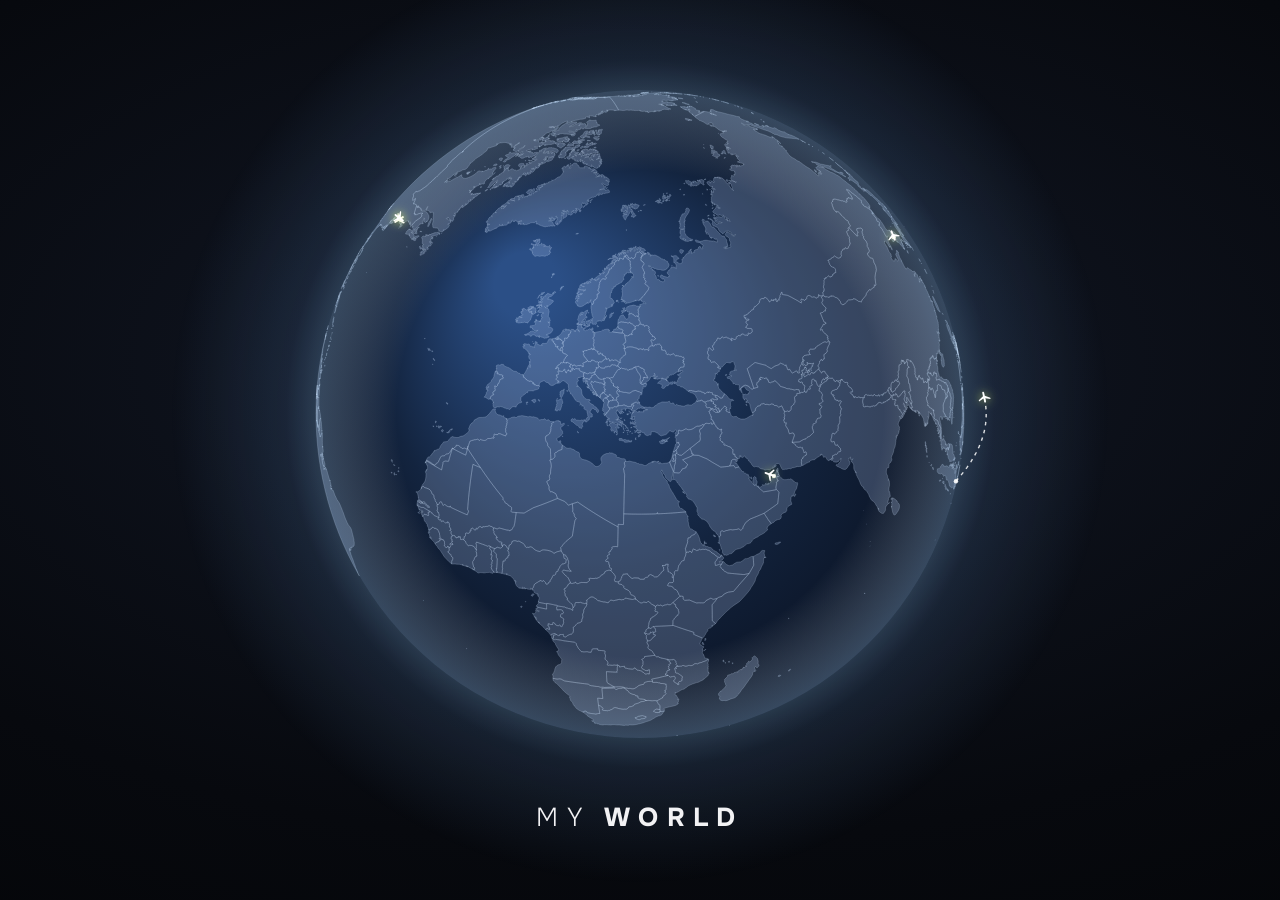
==== myworld/index.html @ 7864e110 "Сборка 186d94f" ====
<!doctype html>
<html lang="ru">
  <head>
    <meta charset="UTF-8" />
    <meta name="viewport" content="width=device-width, initial-scale=1, viewport-fit=cover, maximum-scale=1" />
    <title>MY WORLD</title>
    <meta name="description" content="Посещённые страны и города на карте и 3D-глобусе, планировщик поездок" />
    <meta name="color-scheme" content="light dark" />
    <script>
      /* Theme before first paint, so a dark phone does not flash light. */
      (function () {
        try {
          var c = localStorage.getItem('myworld.theme');
          var dark = c === 'dark' || (c !== 'light' && window.matchMedia('(prefers-color-scheme: dark)').matches);
          document.documentElement.dataset.theme = dark ? 'dark' : 'light';
        } catch (e) {}
      })();
    </script>
    <meta name="theme-color" content="#E6E5E8" media="(prefers-color-scheme: light)" />
    <meta name="theme-color" content="#141416" media="(prefers-color-scheme: dark)" />
    <meta name="apple-mobile-web-app-capable" content="yes" />
    <meta name="mobile-web-app-capable" content="yes" />
    <meta name="apple-mobile-web-app-status-bar-style" content="default" />
    <meta name="apple-mobile-web-app-title" content="MY WORLD" />
    <link rel="icon" type="image/png" href="./icon-192.png" />
    <link rel="manifest" href="./manifest.webmanifest" />
    <link rel="apple-touch-icon" href="./apple-touch-icon.png" />
    <script type="module" crossorigin src="./assets/index-D2cXER_p.js"></script>
    <link rel="stylesheet" crossorigin href="./assets/index-BPJGadLs.css">
  </head>
  <body>
    <div id="root"></div>
  </body>
</html>
---- myworld/assets/index-BPJGadLs.css ----
@font-face{font-family:Onest;font-style:normal;font-display:swap;font-weight:100 900;src:url(./onest-cyrillic-wght-normal-DayYxulF.woff2) format("woff2-variations");unicode-range:U+0301,U+0400-045F,U+0490-0491,U+04B0-04B1,U+2116}@font-face{font-family:Onest;font-style:normal;font-display:swap;font-weight:100 900;src:url(./onest-latin-ext-wght-normal-QAhDxQuo.woff2) format("woff2-variations");unicode-range:U+0100-02BA,U+02BD-02C5,U+02C7-02CC,U+02CE-02D7,U+02DD-02FF,U+0304,U+0308,U+0329,U+1D00-1DBF,U+1E00-1E9F,U+1EF2-1EFF,U+2020,U+20A0-20AB,U+20AD-20C0,U+2113,U+2C60-2C7F,U+A720-A7FF}@font-face{font-family:Onest;font-style:normal;font-display:swap;font-weight:100 900;src:url(./onest-latin-wght-normal-Dun_Rd-l.woff2) format("woff2-variations");unicode-range:U+0000-00FF,U+0131,U+0152-0153,U+02BB-02BC,U+02C6,U+02DA,U+02DC,U+0304,U+0308,U+0329,U+2000-206F,U+20AC,U+2122,U+2191,U+2193,U+2212,U+2215,U+FEFF,U+FFFD}:root{color-scheme:light;--paper: #e6e5e8;--paper-2: #dcdbdf;--ink: #1b1b1f;--ink-2: #5d5d66;--ink-3: #8e8d96;--line: rgba(27, 27, 31, .09);--line-strong: rgba(27, 27, 31, .16);--lime: #ddf36f;--lime-deep: #c4e04a;--lime-ink: #1b1f05;--lime-soft: rgba(221, 243, 111, .35);--graphite: #232327;--graphite-ink: #f4f4f6;--danger: #d6453d;--danger-soft: rgba(214, 69, 61, .1);--map-ocean: #d9d8dd;--map-land: #f4f3f6;--map-border: #b9b8bf;--map-visited: #e7f6a2;--map-visited-line: #b3cc3c;--map-planned: #2b2b30;--glass: rgba(255, 255, 255, .62);--glass-strong: rgba(255, 255, 255, .82);--glass-solid: #fbfbfc;--glass-edge: rgba(255, 255, 255, .9);--glass-shadow: 0 1px 1px rgba(27, 27, 31, .04), 0 12px 32px rgba(27, 27, 31, .1);--glass-inset: inset 0 1px 0 rgba(255, 255, 255, .9);--blur: blur(22px) saturate(160%);--scrim: rgba(27, 27, 31, .28);--r-xs: 10px;--r-sm: 14px;--r-md: 20px;--r-lg: 28px;--r-pill: 999px;--font: "Onest", -apple-system, BlinkMacSystemFont, "SF Pro Text", "Segoe UI", Roboto, system-ui, sans-serif;--t-hero: clamp(40px, 11vw, 56px);--t-h1: 34px;--t-h2: 22px;--t-h3: 17px;--t-body: 16px;--t-small: 14px;--t-tiny: 12px;--bar-h: 64px;--safe-t: env(safe-area-inset-top, 0px);--safe-b: env(safe-area-inset-bottom, 0px);--bar-space: calc(var(--bar-h) + var(--safe-b) + 28px);--ease: cubic-bezier(.2, .8, .2, 1)}:root[data-theme=dark]{color-scheme:dark;--paper: #141416;--paper-2: #1c1c1f;--ink: #f2f2f4;--ink-2: #a9a9b2;--ink-3: #74747e;--line: rgba(255, 255, 255, .08);--line-strong: rgba(255, 255, 255, .16);--lime-soft: rgba(221, 243, 111, .14);--graphite: #f0f0f2;--graphite-ink: #17171a;--danger: #ff6b61;--danger-soft: rgba(255, 107, 97, .12);--map-ocean: #101012;--map-land: #26262b;--map-border: #45454d;--map-visited: #8fa63a;--map-visited-line: #ddf36f;--map-planned: #e8e8ec;--glass: rgba(40, 40, 46, .6);--glass-strong: rgba(36, 36, 41, .86);--glass-solid: #222226;--glass-edge: rgba(255, 255, 255, .1);--glass-shadow: 0 1px 1px rgba(0, 0, 0, .3), 0 14px 36px rgba(0, 0, 0, .45);--glass-inset: inset 0 1px 0 rgba(255, 255, 255, .07);--scrim: rgba(0, 0, 0, .5)}*,*:before,*:after{box-sizing:border-box}html,body,#root{height:100%}html{-webkit-text-size-adjust:100%}body{margin:0;font-family:var(--font);font-size:var(--t-body);line-height:1.4;color:var(--ink);background:var(--paper);-webkit-font-smoothing:antialiased;overflow:hidden;-webkit-tap-highlight-color:transparent;font-feature-settings:"tnum" 0}button,input,select,textarea{font:inherit;color:inherit}button{cursor:pointer}a{color:inherit}img{display:block;max-width:100%}:focus-visible{outline:2px solid var(--ink);outline-offset:2px;border-radius:6px}.num{font-variant-numeric:tabular-nums}.muted{color:var(--ink-2)}.faint{color:var(--ink-3)}.small{font-size:var(--t-small)}.tiny{font-size:var(--t-tiny)}.strong{font-weight:650}.sr{position:absolute;width:1px;height:1px;overflow:hidden;clip:rect(0 0 0 0);white-space:nowrap}.row{display:flex;align-items:center;gap:10px;min-width:0}.row.wrap{flex-wrap:wrap}.row.between{justify-content:space-between}.stack{display:grid;gap:12px;min-width:0}.stack.tight{gap:6px}.grow{flex:1;min-width:0}.ellipsis{overflow:hidden;text-overflow:ellipsis;white-space:nowrap}@media (prefers-reduced-motion: reduce){*,*:before,*:after{animation-duration:.01ms!important;transition-duration:.01ms!important}}.shell{position:fixed;top:0;right:0;bottom:0;left:0;overflow:hidden}.tab-layer{position:absolute;top:0;right:0;bottom:0;left:0}.tab-layer[hidden]{display:block!important;visibility:hidden;pointer-events:none}.tab-layer[hidden] .maplibregl-control-container,.tab-layer[hidden] .planet-top,.tab-layer[hidden] .map-tools,.tab-layer[hidden] .card-dock{display:none}.screen{position:absolute;top:0;right:0;bottom:0;left:0;overflow-y:auto;overflow-x:hidden;-webkit-overflow-scrolling:touch;overscroll-behavior:contain;padding:calc(var(--safe-t) + 18px) 16px var(--bar-space)}.screen-inner{max-width:760px;margin:0 auto;display:grid;gap:18px;min-width:0}.topo{position:absolute;top:0;right:0;bottom:0;left:0;pointer-events:none;overflow:hidden;z-index:0}.topo:before,.topo:after{content:"";position:absolute;top:-40px;right:-40px;bottom:-40px;left:-40px;background:var(--ink);-webkit-mask:url(../topo.svg) center / 760px auto repeat;mask:url(../topo.svg) center / 760px auto repeat}.topo:before{opacity:.07;transform:translate(1px,2px);filter:blur(1.2px)}.topo:after{background:#fff;opacity:.85}[data-theme=dark] .topo:after{background:#fff;opacity:.05}[data-theme=dark] .topo:before{background:#000;opacity:.6}.topo.fade{-webkit-mask-image:linear-gradient(#000 0,#000 45%,transparent 100%);mask-image:linear-gradient(#000 0,#000 45%,transparent 100%)}.screen>.topo{position:fixed;height:420px;bottom:auto}.screen-inner{position:relative;z-index:1}.display{margin:0;font-size:var(--t-hero);line-height:.98;letter-spacing:-.035em;font-weight:720}.display .thin{display:block;font-weight:230;letter-spacing:-.03em}.h1{margin:0;font-size:var(--t-h1);line-height:1.05;letter-spacing:-.03em;font-weight:700}.h1 .thin{font-weight:250}.h2{margin:0;font-size:var(--t-h2);line-height:1.15;letter-spacing:-.02em;font-weight:680}.h3{margin:0;font-size:var(--t-h3);line-height:1.25;font-weight:640;letter-spacing:-.01em}.section-title{display:flex;align-items:baseline;justify-content:space-between;gap:12px}.section-title .h2{font-size:20px}.link-btn{border:0;background:none;padding:6px 2px;color:var(--ink-2);font-size:var(--t-small);font-weight:550}.glass{background:var(--glass);border:1px solid var(--glass-edge);box-shadow:var(--glass-shadow),var(--glass-inset);-webkit-backdrop-filter:var(--blur);backdrop-filter:var(--blur)}.card{border-radius:var(--r-lg);padding:18px;background:var(--glass-strong);border:1px solid var(--glass-edge);box-shadow:0 1px 1px #1b1b1f08,0 8px 26px #1b1b1f0f,var(--glass-inset);-webkit-backdrop-filter:var(--blur);backdrop-filter:var(--blur);min-width:0}.card.tight{padding:14px}.card.flat{box-shadow:var(--glass-inset);background:var(--glass)}.btn>svg{flex:none;display:block}.btn{display:inline-flex;align-items:center;justify-content:center;gap:8px;min-height:50px;padding:12px 22px;border-radius:var(--r-pill);border:1px solid transparent;font-weight:620;font-size:16px;line-height:1.15;transition:transform .15s var(--ease),background .2s,opacity .2s;text-align:center;text-decoration:none}.btn:active{transform:scale(.97)}.btn:disabled{opacity:.45;pointer-events:none}.btn.lime{background:var(--lime);color:var(--lime-ink);box-shadow:0 6px 18px #aac82847,inset 0 1px #ffffff80}.btn.dark{background:var(--graphite);color:var(--graphite-ink)}.btn.glass-btn{background:var(--glass-strong);border-color:var(--glass-edge);box-shadow:var(--glass-shadow),var(--glass-inset);-webkit-backdrop-filter:var(--blur);backdrop-filter:var(--blur)}.btn.ghost{background:transparent;border-color:var(--line-strong)}.btn.danger{background:var(--danger-soft);color:var(--danger)}.btn.sm{min-height:38px;padding:8px 14px;font-size:14px}.btn.block{width:100%}.circle-btn{width:48px;height:48px;flex:none;border-radius:50%;display:grid;place-items:center;border:1px solid var(--glass-edge);background:var(--glass-strong);box-shadow:var(--glass-shadow),var(--glass-inset);-webkit-backdrop-filter:var(--blur);backdrop-filter:var(--blur);transition:transform .15s var(--ease)}.circle-btn:active{transform:scale(.93)}.circle-btn.sm{width:38px;height:38px}.circle-btn.lime{background:var(--lime);color:var(--lime-ink);border-color:transparent}.circle-btn.dark{background:var(--graphite);color:var(--graphite-ink);border-color:transparent}.icon-plain{border:0;background:none;padding:8px;border-radius:12px;display:inline-grid;place-items:center;color:var(--ink-2)}.icon-plain:active{background:var(--line)}.pill{display:inline-flex;align-items:center;gap:6px;height:26px;padding:0 10px;border-radius:var(--r-pill);font-size:13px;font-weight:600;white-space:nowrap;background:var(--line);color:var(--ink-2)}.pill.dark{background:var(--graphite);color:var(--graphite-ink)}.pill.lime{background:var(--lime);color:var(--lime-ink)}.pill.outline{background:transparent;border:1px dashed var(--ink-3);color:var(--ink-2)}.chips{display:flex;gap:8px;overflow-x:auto;scrollbar-width:none;padding:2px;margin:-2px}.chips::-webkit-scrollbar{display:none}.chip{flex:none;height:44px;padding:0 18px;border-radius:var(--r-pill);border:1px solid var(--glass-edge);background:var(--glass-strong);font-weight:560;font-size:15px;white-space:nowrap;box-shadow:var(--glass-inset);display:inline-flex;align-items:center;gap:8px}.chip[aria-pressed=true]{background:var(--graphite);color:var(--graphite-ink);border-color:transparent}.chip .count{font-size:13px;opacity:.6}.segmented{display:inline-grid;grid-auto-flow:column;grid-auto-columns:1fr;padding:4px;border-radius:var(--r-pill);gap:2px;position:relative}.segmented button{position:relative;z-index:1;border:0;background:none;height:40px;padding:0 16px;border-radius:var(--r-pill);font-weight:600;font-size:14px;display:inline-flex;align-items:center;justify-content:center;gap:6px;white-space:nowrap;color:var(--ink-2);transition:color .2s}.segmented button[aria-pressed=true]{color:var(--lime-ink)}.segmented .thumb{position:absolute;z-index:0;top:4px;bottom:4px;border-radius:var(--r-pill);background:var(--lime);transition:transform .35s var(--ease),width .35s var(--ease);box-shadow:0 4px 12px #aac82859}.softbar{position:fixed;z-index:40;left:0;right:0;margin:0 auto;width:fit-content;max-width:calc(100% - 24px);bottom:calc(10px + var(--safe-b));height:var(--bar-h);display:flex;align-items:center;gap:6px;padding:6px;border-radius:var(--r-pill);isolation:isolate;background:linear-gradient(180deg,#ffffff6b,#ffffff2e);border:1px solid rgba(255,255,255,.7);-webkit-backdrop-filter:blur(24px) saturate(200%) brightness(1.05);backdrop-filter:blur(24px) saturate(200%) brightness(1.05);box-shadow:0 12px 36px #1b1b1f29,0 2px 6px #1b1b1f0f,inset 0 1px 1px #fffffff2,inset 0 -1px 1px #ffffff59}[data-theme=dark] .softbar{background:linear-gradient(180deg,#46464e80,#1e1e226b);border-color:#ffffff24;box-shadow:0 12px 36px #0000008c,inset 0 1px 1px #ffffff29,inset 0 -1px 1px #ffffff0d}.softbar a{position:relative;height:52px;min-width:52px;display:inline-flex;align-items:center;justify-content:center;gap:0;padding:0 14px;border-radius:var(--r-pill);text-decoration:none;font-size:15px;font-weight:650;color:var(--ink-2);background:#ffffff38;box-shadow:inset 0 1px #ffffff80;transition:background .35s var(--ease),color .25s,box-shadow .35s var(--ease),padding .35s var(--ease),transform .15s var(--ease)}[data-theme=dark] .softbar a{background:#ffffff0f;box-shadow:inset 0 1px #ffffff14}.softbar a svg{flex:none}.softbar a .lbl{max-width:0;overflow:hidden;white-space:nowrap;opacity:0;transition:max-width .4s var(--ease),opacity .25s,margin .4s var(--ease)}.softbar a.on{padding:0 20px 0 16px;background:var(--lime);color:var(--lime-ink);box-shadow:0 6px 18px #aac82873,inset 0 1px #fff9}.softbar a.on .lbl{max-width:120px;opacity:1;margin-left:8px}.softbar a:active{transform:scale(.94)}@media (max-width: 350px){.softbar a{min-width:48px;padding:0 12px}.softbar a.on{padding:0 14px 0 12px}}.field{display:grid;gap:6px;min-width:0}.field>span{font-size:13px;font-weight:600;color:var(--ink-2);padding-left:4px}.input,.textarea,.select{width:100%;min-width:0;min-height:50px;padding:12px 16px;border-radius:var(--r-sm);border:1px solid var(--line);background:var(--glass-solid);font-size:16px;outline:none;transition:border-color .2s,box-shadow .2s}.input:focus,.textarea:focus,.select:focus{border-color:var(--ink-3);box-shadow:0 0 0 4px var(--lime-soft)}.textarea{min-height:96px;resize:vertical;line-height:1.45}.select{-webkit-appearance:none;-moz-appearance:none;appearance:none;background-image:linear-gradient(45deg,transparent 50%,var(--ink-2) 50%),linear-gradient(135deg,var(--ink-2) 50%,transparent 50%);background-position:calc(100% - 20px) 50%,calc(100% - 15px) 50%;background-size:5px 5px;background-repeat:no-repeat;padding-right:36px}input[type=date].input,input[type=time].input{-webkit-appearance:none;-moz-appearance:none;appearance:none;display:flex;align-items:center}.grid-2{display:grid;grid-template-columns:repeat(2,minmax(0,1fr));gap:10px}.grid-3{display:grid;grid-template-columns:repeat(3,minmax(0,1fr));gap:10px}.search{display:flex;align-items:center;gap:10px;height:52px;padding:0 8px 0 18px;border-radius:var(--r-pill);background:var(--glass-strong);border:1px solid var(--glass-edge);box-shadow:var(--glass-shadow),var(--glass-inset);-webkit-backdrop-filter:var(--blur);backdrop-filter:var(--blur);min-width:0}.search input{flex:1;min-width:0;border:0;background:none;outline:none;font-size:16px;height:100%}.search input::placeholder{color:var(--ink-3)}.check{width:26px;height:26px;flex:none;border-radius:9px;border:2px solid var(--line-strong);display:grid;place-items:center;background:var(--glass-solid);color:transparent;transition:background .15s}.check[data-on=true]{background:var(--graphite);border-color:var(--graphite);color:var(--graphite-ink)}.list{display:grid;border-radius:var(--r-md);overflow:hidden;background:var(--glass-strong);border:1px solid var(--glass-edge);box-shadow:var(--glass-inset)}.list-row{display:flex;align-items:center;gap:12px;min-height:60px;padding:10px 14px;border:0;background:none;text-align:left;width:100%;border-top:1px solid var(--line)}.list-row:first-child{border-top:0}button.list-row:active,.list-row.tap:active{background:var(--line)}.list-row .t{font-weight:600;font-size:16px}.list-row .s{font-size:13px;color:var(--ink-2)}.flag{flex:none;width:34px;height:26px;border-radius:7px;object-fit:cover;box-shadow:0 0 0 1px var(--line),0 2px 6px #00000014;background:var(--paper-2)}.flag.lg{width:56px;height:42px;border-radius:10px}.flag.sm{width:24px;height:18px;border-radius:5px}.flag.none{display:grid;place-items:center;font-size:11px;font-weight:700;color:var(--ink-3)}.meter{position:relative;height:14px;border-radius:var(--r-pill);background:var(--line);overflow:hidden}.meter>i{position:absolute;inset:0 auto 0 0;border-radius:inherit;background:var(--lime);box-shadow:inset 0 -1px #00000014;transition:width .9s var(--ease)}[data-theme=dark] .meter>i{box-shadow:0 0 14px #ddf36f66}.scrim{position:fixed;top:0;right:0;bottom:0;left:0;z-index:60;background:var(--scrim);animation:fade-in .2s ease both}.sheet{position:fixed;z-index:61;left:0;right:0;bottom:0;margin:0 auto;max-width:640px;max-height:calc(100% - var(--safe-t) - 24px);display:flex;flex-direction:column;border-radius:30px 30px 0 0;background:var(--glass-solid);box-shadow:0 -12px 40px #0000002e;animation:sheet-in .36s var(--ease) both;padding-bottom:var(--safe-b)}.sheet .grabber{width:40px;height:5px;border-radius:3px;background:var(--line-strong);margin:8px auto 0;flex:none}.sheet-head{display:flex;align-items:center;gap:10px;padding:12px 16px 8px 22px;flex:none}.sheet-head .h2{flex:1;min-width:0}.sheet-body{overflow-y:auto;overscroll-behavior:contain;padding:6px 20px 20px;display:grid;gap:14px;-webkit-overflow-scrolling:touch;min-height:0}.sheet-foot{padding:12px 20px 14px;display:flex;gap:10px;flex:none;border-top:1px solid var(--line)}.sheet-foot .btn{flex:1}@media (min-width: 700px){.sheet{bottom:50%;transform:translateY(50%);border-radius:30px;max-height:min(86vh,860px);animation:dialog-in .3s var(--ease) both;padding-bottom:0}}@keyframes fade-in{0%{opacity:0}}@keyframes sheet-in{0%{transform:translateY(100%)}}@keyframes dialog-in{0%{opacity:0;transform:translateY(calc(50% + 24px))}}.toast-wrap{position:fixed;z-index:80;left:0;right:0;bottom:max(calc(var(--bar-h) + var(--safe-b) + 22px),calc(var(--kb, 0px) + 12px));display:grid;justify-items:center;pointer-events:none;padding:0 16px}.toast{pointer-events:auto;display:flex;align-items:center;gap:12px;max-width:520px;padding:12px 12px 12px 18px;border-radius:22px;background:var(--graphite);color:var(--graphite-ink);box-shadow:0 12px 30px #00000040;animation:toast-in .3s var(--ease) both;font-size:15px}.toast button{border:0;background:var(--lime);color:var(--lime-ink);font-weight:650;border-radius:var(--r-pill);height:34px;padding:0 14px;flex:none}@keyframes toast-in{0%{opacity:0;transform:translateY(12px) scale(.98)}}.empty{display:grid;justify-items:center;text-align:center;gap:10px;padding:34px 18px}.empty .h3{font-size:19px}.empty p{margin:0;color:var(--ink-2);max-width:34ch}.spinner{width:22px;height:22px;border-radius:50%;border:2.5px solid var(--line-strong);border-top-color:var(--ink);animation:spin .8s linear infinite}@keyframes spin{to{transform:rotate(360deg)}}.banner{display:flex;gap:10px;align-items:flex-start;padding:12px 14px;border-radius:var(--r-sm);background:var(--lime-soft);font-size:14px}.banner.warn{background:var(--danger-soft);color:var(--danger)}.splash{position:fixed;top:0;right:0;bottom:0;left:0;z-index:200;background:radial-gradient(120% 90% at 50% 40%,#121826,#07090e 60%,#030406);transition:opacity .45s ease;cursor:pointer}.splash.leaving{opacity:0;pointer-events:none}.splash-canvas{position:absolute;top:0;right:0;bottom:0;left:0;width:100%;height:100%;display:block}.splash-title{position:absolute;left:0;right:0;bottom:max(64px,calc(env(safe-area-inset-bottom) + 48px));text-align:center;color:#f2f2f4;font-size:26px;font-weight:720;letter-spacing:.32em;animation:splash-title 1.4s .5s ease both}.splash-title .thin{font-weight:250}@keyframes splash-title{0%{opacity:0;transform:translateY(10px);letter-spacing:.5em}}.center-overlay{position:fixed;top:0;right:0;bottom:0;left:0;z-index:1000;display:grid;place-items:center;padding:max(20px,env(safe-area-inset-top)) 20px max(20px,env(safe-area-inset-bottom));background:#0a0a0c8c;-webkit-backdrop-filter:blur(6px);backdrop-filter:blur(6px);animation:center-in .25s var(--ease) both}.center-card{width:min(100%,420px);max-height:100%;overflow-y:auto;padding:24px;gap:14px;text-align:left;animation:center-pop .35s var(--ease) both}.center-badge{--art-cut: var(--lime);width:46px;height:46px;border-radius:15px;display:grid;place-items:center;background:var(--lime);color:var(--lime-ink);box-shadow:0 6px 18px #aac8284d}.news-list{margin:0;padding:0;list-style:none;display:grid;gap:10px}.news-list li{position:relative;padding-left:20px;line-height:1.35}.news-list li:before{content:"";position:absolute;left:2px;top:.5em;width:8px;height:8px;border-radius:50%;background:var(--lime);box-shadow:0 0 0 3px #ddf36f40}@keyframes center-in{0%{opacity:0}}@keyframes center-pop{0%{opacity:0;transform:translateY(12px) scale(.97)}}.year-grid{display:grid;grid-template-columns:repeat(4,1fr);gap:8px}.year-chip{justify-content:center;padding:0;font-variant-numeric:tabular-nums}.year-chip[aria-pressed=true]{background:var(--lime);color:var(--lime-ink)}.year-chip:disabled{opacity:.7;cursor:default}.year-actions{display:grid;grid-auto-flow:column;grid-auto-columns:1fr;gap:10px}button.date-line{border:0;color:inherit;font:inherit;font-size:14px;width:100%}.year-actions>.btn{width:100%;min-width:0}.sheet-foot>.year-actions{flex:1}.planet{position:absolute;top:0;right:0;bottom:0;left:0;overflow:hidden;background:var(--map-ocean)}.planet .map-canvas{position:absolute;top:0;right:0;bottom:0;left:0}.map-loading{display:grid;place-items:center}.fallback-map{touch-action:none;-webkit-user-select:none;user-select:none}.fallback-map svg{display:block}.planet-top{position:absolute;z-index:10;top:0;left:0;right:0;padding:calc(var(--safe-t) + 12px) 14px 0;display:grid;gap:10px;max-width:560px;pointer-events:none}.planet-top>*{pointer-events:auto}.planet-top .row.between{pointer-events:none}.planet-top .row.between>*{pointer-events:auto}.search-btn{cursor:pointer;text-align:left;font-size:16px}.stats-pill{display:inline-flex;align-items:center;gap:6px;height:48px;padding:0 14px 0 16px;border-radius:var(--r-pill);border:1px solid var(--glass-edge);font-size:15px}.stats-pill b{font-weight:700}.stats-card{display:grid;grid-template-columns:repeat(3,auto) minmax(0,1fr);gap:4px 18px;align-items:end;padding:14px 18px;border-radius:24px;animation:fade-in .25s ease both}.stats-card .stat{display:grid;min-width:0}.stats-card .stat b{font-size:26px;line-height:1;font-weight:700;letter-spacing:-.03em}.stats-card .stat span{font-size:12px;color:var(--ink-2);font-weight:500}.stats-card .stat.last{border-left:1px solid var(--line);padding-left:14px;gap:1px}@media (max-width: 380px){.stats-card{grid-template-columns:repeat(3,1fr)}.stats-card .stat.last{grid-column:1 / -1;border-left:0;padding-left:0;border-top:1px solid var(--line);padding-top:8px}}.map-tools{position:absolute;z-index:10;right:14px;bottom:calc(var(--bar-h) + var(--safe-b) + 26px);display:grid;gap:10px}.card-dock{position:absolute;z-index:20;left:0;right:0;bottom:calc(var(--bar-h) + var(--safe-b) + 20px);padding:0 12px;display:grid;justify-items:center;pointer-events:none}.card-dock>*{pointer-events:auto}.planet:has(.card-dock) .map-tools{display:none}.place-card{width:min(100%,520px);border-radius:var(--r-lg);padding:16px;display:grid;gap:12px;animation:card-in .32s var(--ease) both;background:var(--glass-strong)}.place-card.onboarding{gap:14px}.place-card .h2{font-size:22px}@keyframes card-in{0%{opacity:0;transform:translateY(16px)}}.card-actions .btn{min-height:48px;white-space:nowrap;padding-left:16px;padding-right:16px}.trip-link{display:flex;align-items:center;gap:10px;width:100%;min-height:44px;padding:8px 12px;border-radius:var(--r-sm);border:1px solid var(--line);background:var(--glass);text-align:left;font-size:15px;font-weight:560}.date-line{display:flex;align-items:center;gap:10px;padding:8px 8px 8px 12px;border-radius:var(--r-sm);background:var(--line);font-size:14px}.date-mini{border:0;background:var(--glass-solid);border-radius:10px;padding:6px 8px;font-size:14px;max-width:150px}.pick-banner{position:absolute;z-index:25;left:12px;right:12px;top:calc(var(--safe-t) + 136px);margin:0 auto;max-width:520px;display:flex;gap:12px;align-items:center;padding:14px;border-radius:22px;font-size:15px}.map-credit{position:absolute;z-index:9;left:16px;bottom:calc(var(--bar-h) + var(--safe-b) + 22px);font-size:10px;color:var(--ink-3);opacity:.8;pointer-events:none}.map-credit a{pointer-events:auto;color:inherit;text-decoration:none}.planet:has(.card-dock) .map-credit,.planet:has(.pick-banner) .map-credit{display:none}.status-dot{width:12px;height:12px;flex:none;border-radius:50%}.status-dot.visited{background:var(--lime);box-shadow:0 0 0 2px var(--glass-solid),0 0 0 3px var(--lime-deep)}.status-dot.planned{background:transparent;border:2px dashed var(--ink-2)}.status-dot.none{background:var(--line-strong)}.city-dot{width:34px;height:26px;display:grid;place-items:center;color:var(--ink-3);flex:none}.city-mark{width:30px;height:30px;margin:0 2px;border-radius:50%;display:grid;place-items:center;flex:none}.city-mark.on{background:var(--lime);color:var(--lime-ink);box-shadow:0 0 0 2px var(--lime-deep) inset;animation:city-mark-in .32s var(--ease) both}.city-mark.planned{border:2px dashed var(--ink-2);width:26px;height:26px;margin:0 4px}@keyframes city-mark-in{0%{transform:scale(.4)}70%{transform:scale(1.12)}to{transform:scale(1)}}@media (prefers-reduced-motion: reduce){.city-mark.on{animation:none}}.block{display:block}.btn.block{display:flex}.center,.center-title{text-align:center}.radio{width:22px;height:22px;flex:none;border-radius:50%;border:2px solid var(--line-strong)}.radio.on{border:7px solid var(--graphite)}.switch{-moz-appearance:none;appearance:none;-webkit-appearance:none;flex:none;width:50px;height:30px;border-radius:99px;background:var(--line-strong);position:relative;transition:background .2s;cursor:pointer}.switch:after{content:"";position:absolute;top:3px;left:3px;width:24px;height:24px;border-radius:50%;background:#fff;box-shadow:0 2px 6px #0003;transition:transform .25s var(--ease)}.switch:checked{background:var(--lime-deep)}.switch:checked:after{transform:translate(20px)}.world-hero{display:grid;gap:14px;padding:22px 20px 16px}.counter{display:flex;align-items:baseline;gap:2px;flex-wrap:wrap}.counter .big{font-size:clamp(76px,24vw,112px);line-height:.82;font-weight:760;letter-spacing:-.06em}.counter .of{font-size:clamp(34px,10vw,46px);font-weight:220;letter-spacing:-.04em;color:var(--ink-2)}.counter .unit{font-size:18px;font-weight:500;color:var(--ink-2);margin-left:8px}.hero-stats{display:grid;grid-template-columns:repeat(3,1fr);gap:10px}.hero-stats div{display:grid;padding:10px 12px;border-radius:var(--r-sm);background:var(--line)}.hero-stats b{font-size:20px;font-weight:700;letter-spacing:-.02em}.hero-stats span{font-size:12px;color:var(--ink-2)}.method-note{display:flex;gap:8px;align-items:flex-start;border:0;background:none;padding:0;text-align:left;color:var(--ink-3);font-size:12.5px;line-height:1.35}.method-note svg{flex:none;margin-top:1px}.segmented.compact button{height:34px;padding:0 12px;font-size:13px}.country-list .list-row{min-height:62px}.trips-head .display{font-size:clamp(38px,10.5vw,54px)}.new-trip{min-height:56px;font-size:17px}.trip-grid{display:grid;gap:16px}@media (min-width: 760px){.trip-grid{grid-template-columns:repeat(2,minmax(0,1fr))}}.trip-card{display:grid;padding:0;border:1px solid var(--glass-edge);border-radius:var(--r-lg);overflow:hidden;text-align:left;background:var(--glass-strong);box-shadow:0 1px 1px #1b1b1f08,0 10px 30px #1b1b1f14,var(--glass-inset);transition:transform .2s var(--ease)}.trip-card:active{transform:scale(.985)}.trip-visual{position:relative;height:150px;background:var(--map-ocean);overflow:hidden}.trip-visual .route-map,.trip-visual .cover{width:100%;height:100%;display:block;object-fit:cover}.trip-visual-top{position:absolute;top:12px;left:12px;right:12px;display:flex;justify-content:space-between;align-items:center;gap:8px}.trip-visual-top .pill{box-shadow:0 2px 8px #0000001f}.trip-visual-top .pill:not(.lime):not(.dark){background:var(--glass-strong)}.trip-flags{display:flex;gap:4px}.trip-body{padding:14px 16px;display:grid;gap:8px}.date-pill{flex:none;padding:5px 10px;border-radius:var(--r-pill);background:var(--graphite);color:var(--graphite-ink);font-size:13px;font-weight:600;white-space:nowrap}.trip-route{display:flex;font-size:14px;color:var(--ink-2);min-width:0}.trip-meta{font-size:13px;color:var(--ink-2);gap:6px}.indicator{display:inline-flex;align-items:center;gap:3px;height:28px;padding:0 8px;border-radius:var(--r-pill);color:var(--ink-3);background:var(--line)}.indicator.on{background:var(--lime-soft);color:var(--ink)}.indicator b{font-size:12px}.trip-hero{position:relative;height:210px;border-radius:var(--r-lg);overflow:hidden;background:var(--map-ocean);box-shadow:var(--glass-inset),0 8px 26px #1b1b1f14}.trip-hero .route-map,.trip-hero .cover{width:100%;height:100%;object-fit:cover;display:block}.trip-title{font-size:clamp(30px,8.5vw,40px)}.trip-note{margin:0;color:var(--ink-2);white-space:pre-wrap}.country-pill{border:0;height:32px;padding:0 12px 0 6px;background:var(--glass-strong);color:var(--ink);box-shadow:var(--glass-inset)}.map-sync{display:grid;gap:10px}.section-tabs{position:sticky;top:calc(var(--safe-t) - 18px);z-index:5;padding:8px 2px;margin:-8px -2px}.section-tabs .chip{height:40px;padding:0 14px;font-size:14px}.route-list{list-style:none;margin:0;padding:0;display:grid;gap:10px;position:relative}.route-list:before{content:"";position:absolute;left:17px;top:18px;bottom:18px;border-left:2px dashed var(--line-strong)}.route-stop{display:flex;gap:10px;align-items:flex-start;position:relative}.stop-num{width:36px;height:36px;flex:none;border-radius:50%;display:grid;place-items:center;font-weight:700;font-size:14px;background:var(--glass-solid);border:2px solid var(--ink);position:relative;z-index:1;margin-top:10px}.stop-num.visited{background:var(--lime);border-color:#fff;box-shadow:0 0 0 1px var(--lime-deep)}.stop-num.planned{background:var(--graphite);color:var(--graphite-ink);border-color:var(--graphite)}.stop-meta{margin-top:6px;gap:8px}.ticket{display:grid;gap:14px;padding:18px}.carrier-logo{width:46px;height:46px;flex:none;border-radius:50%;display:grid;place-items:center;background:var(--graphite);color:var(--graphite-ink);font-weight:700;font-size:15px;letter-spacing:.02em}.leg{display:grid;grid-template-columns:minmax(0,auto) 1fr minmax(0,auto);align-items:center;gap:10px}.leg-end b{font-size:22px;font-weight:650;letter-spacing:-.01em;display:block;overflow-wrap:anywhere;line-height:1.15}.leg-end.right{text-align:right}.leg-line{display:flex;align-items:center;gap:6px;color:var(--ink)}.leg-line i{flex:1;border-top:2px dashed var(--ink-3);position:relative}.leg-line i:first-child:before,.leg-line i:last-child:after{content:"";position:absolute;top:-5px;width:8px;height:8px;border-radius:50%;background:var(--ink)}.leg-line i:first-child:before{left:-2px}.leg-line i:last-child:after{right:-2px}.times{display:grid;grid-template-columns:1fr 1fr;gap:10px}.times>div{display:grid;gap:1px}.times b{font-size:20px;font-weight:650}.times .right{text-align:right}.ticket-foot{gap:8px}.price{font-size:15px;height:32px;padding:0 14px}.link-pill{text-decoration:none;color:var(--ink);background:var(--glass);border:1px solid var(--line)}.note-text{margin:0;white-space:pre-wrap}.stay-card,.booking-card{display:grid;gap:12px}.booking-date{width:46px;height:50px;flex:none;border-radius:14px;background:var(--lime);color:var(--lime-ink);display:grid;place-items:center;align-content:center;line-height:1}.booking-date b{font-size:20px}.booking-date span{font-size:11px;font-weight:600}.mode-grid{display:grid;grid-template-columns:repeat(3,1fr);gap:8px}.mode{display:grid;justify-items:center;gap:4px;padding:10px 4px;border-radius:var(--r-sm);border:1px solid var(--line);background:var(--glass-solid);font-size:12.5px;font-weight:600;color:var(--ink-2)}.mode[aria-pressed=true]{background:var(--graphite);color:var(--graphite-ink);border-color:var(--graphite)}.wrap-chips{flex-wrap:wrap;overflow:visible}.att-grid{display:grid;grid-template-columns:repeat(auto-fill,minmax(78px,1fr));gap:8px}.att-grid.small-grid{grid-template-columns:repeat(auto-fill,minmax(60px,1fr))}.att-tile{position:relative;aspect-ratio:1;border-radius:var(--r-sm);border:1px solid var(--line);background:var(--glass-solid);display:grid;place-items:center;align-content:center;gap:4px;padding:6px;overflow:hidden;color:var(--ink-2);min-width:0}.att-tile img{position:absolute;top:0;right:0;bottom:0;left:0;width:100%;height:100%;object-fit:cover}.att-tile .tiny{max-width:100%}.att-tile.add{border-style:dashed;cursor:pointer}.att-tile.pending{border-color:var(--lime-deep)}.att-x{position:absolute;top:4px;right:4px;width:22px;height:22px;border-radius:50%;border:0;background:var(--graphite);color:var(--graphite-ink);display:grid;place-items:center}.viewer-img{width:100%;border-radius:var(--r-sm)}.viewer-pdf{width:100%;height:60vh;border:0;border-radius:var(--r-sm);background:#fff}.sync-summary{display:grid;grid-template-columns:1fr 1fr;gap:10px}.sync-summary div{display:grid;padding:12px 14px;border-radius:var(--r-sm);background:var(--line)}.sync-summary b{font-size:28px;font-weight:700;line-height:1}.sync-summary span{font-size:13px;color:var(--ink-2)}.visit-item{border-top:1px solid var(--line)}.visit-item:first-child,.visit-item .list-row{border-top:0}.conflict{display:flex;gap:10px;align-items:center;padding:0 14px 12px 52px;font-size:13.5px;color:var(--ink-2)}.task{padding:4px 6px 4px 4px}.task-check{flex:1;min-width:0;display:flex;align-items:center;gap:12px;border:0;background:none;text-align:left;padding:10px;min-height:52px}.task.done .t{text-decoration:line-through;color:var(--ink-3)}.route-edit{list-style:none;margin:0;padding:0;display:grid;gap:10px}.stop-edit{display:grid;gap:10px}.stop-edit .stop-num{margin-top:0;width:32px;height:32px}.stop-edit .icon-plain:disabled{opacity:.3}.empty-route{display:flex;align-items:center;gap:12px;color:var(--ink-2);border-style:dashed;text-align:left;cursor:pointer;font-size:15px}.country-chip{height:40px;padding:0 4px 0 8px;gap:6px}.country-chip .icon-plain{padding:6px}.save-bar{display:grid;gap:6px}@media (min-width: 900px){.screen{padding-top:calc(var(--safe-t) + 34px)}.planet-top{padding-left:24px;padding-top:22px}.map-tools{right:24px}}.stats-card{position:relative;padding-right:40px}.stats-close{position:absolute;top:50%;right:6px;transform:translateY(-50%)}.stats-pill .muted{font-weight:500;font-size:14px}.budget{display:grid;gap:12px}.budget-total{font-size:clamp(34px,10vw,44px);font-weight:720;letter-spacing:-.035em;line-height:1}.budget-bar{display:flex;gap:3px;height:10px;border-radius:var(--r-pill);overflow:hidden;background:var(--line)}.budget-bar i{flex-basis:0;min-width:6px}.budget-lines{display:grid;gap:8px}.budget-line{display:flex;align-items:center;gap:10px;font-size:15px}.budget-line .dot{width:10px;height:10px;border-radius:3px;flex:none}.budget-empty{display:flex;gap:12px;align-items:center;text-align:left;border:1px dashed var(--line-strong);background:none;border-radius:var(--r-sm);padding:12px 14px;color:var(--ink-2);font-size:14px}.budget-empty svg{flex:none}.currency-switch{padding:3px}.currency-switch button{height:34px;min-width:40px;padding:0 10px;font-size:15px}.price-input{display:flex;gap:8px;align-items:center}.price-input .input{flex:1}.price-input .currency-switch{flex:none}.trip-total{color:var(--ink);font-weight:650}.rates-grid{display:grid;grid-template-columns:repeat(2,minmax(0,1fr));gap:10px}.profile-head{display:flex;align-items:center;gap:14px}.avatar{width:68px;height:68px;flex:none;border-radius:50%;overflow:hidden;display:grid;place-items:center;background:var(--lime);color:var(--lime-ink);font-weight:760;font-size:24px;cursor:pointer;box-shadow:0 0 0 3px var(--glass-solid),0 0 0 4px var(--line-strong)}.avatar img{width:100%;height:100%;object-fit:cover}.profile-stats{display:grid;grid-template-columns:repeat(4,minmax(0,1fr));gap:8px}.pstat{display:grid;align-content:end;gap:2px;padding:12px;border-radius:var(--r-md);background:var(--glass-strong);border:1px solid var(--glass-edge);box-shadow:var(--glass-inset);min-width:0}.pstat b{font-size:22px;font-weight:720;letter-spacing:-.02em;line-height:1}.pstat span{font-size:12px;color:var(--ink-2)}.pstat.big{grid-column:1 / -1;gap:14px;padding:18px 20px 20px;position:relative;overflow:hidden;background:var(--glass-strong);border-color:var(--glass-edge)}.pstat.big:after{content:"";position:absolute;right:-60px;top:-80px;width:220px;height:220px;border-radius:50%;background:radial-gradient(circle,#ddf36f47,#ddf36f00 70%);pointer-events:none}.pstat-big-top{display:flex;align-items:baseline;gap:10px;position:relative;z-index:1}.pstat.big b{font-size:64px;letter-spacing:-.04em}.pstat.big .pstat-big-top>span{font-size:18px;font-weight:600;color:var(--ink)}.pstat.big .pstat-of{font-size:18px;color:var(--ink-3);font-weight:400}.pstat-meter{position:relative;z-index:1;height:8px}.more-toggle{justify-self:start;display:inline-flex;align-items:center;gap:4px}.fact{min-height:54px;font-size:15px}.fact-ic{font-size:22px;width:28px;text-align:center;flex:none}.ach-grid{display:grid;grid-template-columns:repeat(auto-fill,minmax(150px,1fr));gap:10px}.ach{display:grid;gap:4px;align-content:start;padding:14px;border-radius:var(--r-md);background:var(--glass);border:1px solid var(--glass-edge);filter:grayscale(1);opacity:.75}.ach.done{filter:none;opacity:1;background:var(--glass-strong);box-shadow:inset 0 0 0 1.5px var(--lime-deep)}.ach-ic{font-size:30px;line-height:1}.ach b{font-size:15px}.meter.thin{height:6px;margin-top:4px}.left-btn{text-align:left;cursor:pointer}.share-preview{display:grid;place-items:center;border-radius:var(--r-md);background:var(--line);padding:12px;min-height:300px}.share-preview img{max-height:62vh;width:auto;max-width:100%;border-radius:18px;box-shadow:0 10px 30px #00000040}.trips-filter{gap:8px}.carousel{margin:0 -16px;display:grid;gap:12px}.carousel-track{display:flex;gap:14px;overflow-x:auto;scroll-snap-type:x mandatory;padding:6px 7vw 12px;scrollbar-width:none;-webkit-overflow-scrolling:touch;overscroll-behavior-x:contain}.carousel-track::-webkit-scrollbar{display:none}.ccard{--k: 0;position:relative;flex:none;width:min(86vw,400px);height:clamp(360px,calc(100dvh - 400px - var(--safe-b)),540px);scroll-snap-align:center;--map-ocean: #16171a;--map-land: #2c2d32;--map-border: #4a4b52;--ink: #f2f2f4;--ink-3: #8e8d96;--glass-solid: #232327;--line-strong: rgba(255,255,255,.2);border:0;padding:0;border-radius:32px;overflow:hidden;text-align:left;color:#fff;background:var(--map-ocean);transform:scale(calc(1 - var(--k) * .08));opacity:calc(1 - var(--k) * .35);transition:transform .12s linear,opacity .12s linear;box-shadow:0 18px 40px #00000038,inset 0 0 0 1px #ffffff40}.ccard-visual,.ccard-visual img,.ccard-visual svg{position:absolute;top:0;right:0;bottom:0;left:0;width:100%;height:100%;object-fit:cover;display:block}.ccard-visual:after{content:"";position:absolute;top:0;right:0;bottom:0;left:0;background:linear-gradient(180deg,rgba(0,0,0,.18) 0%,transparent 28%,transparent 50%,rgba(0,0,0,.55) 100%)}.ccard-top{position:absolute;top:16px;left:16px;right:16px;display:flex;justify-content:space-between;align-items:center;gap:8px}.glass-pill{display:inline-flex;align-items:center;gap:8px;height:40px;padding:0 16px 0 10px;border-radius:var(--r-pill);font-weight:620;font-size:15px;color:#fff;background:#ffffff2e;border:1px solid rgba(255,255,255,.45);-webkit-backdrop-filter:blur(16px) saturate(160%);backdrop-filter:blur(16px) saturate(160%);max-width:70%;white-space:nowrap;overflow:hidden;text-overflow:ellipsis}.ccard-info{position:absolute;left:12px;right:12px;bottom:12px;display:grid;gap:10px;padding:16px 18px;border-radius:24px;background:linear-gradient(180deg,#3c3c3259,#28281e8c);border:1px solid rgba(255,255,255,.3);-webkit-backdrop-filter:blur(18px) saturate(170%);backdrop-filter:blur(18px) saturate(170%)}.ccard-title{margin:0;font-size:22px;line-height:1.15;font-weight:700;letter-spacing:-.015em;text-shadow:0 1px 2px rgba(0,0,0,.25)}.ccard-meta{display:flex;flex-wrap:wrap;gap:6px 16px;font-size:14px;font-weight:560;opacity:.95}.ccard-meta span{display:inline-flex;align-items:center;gap:6px;white-space:nowrap}.ccard-dates{font-size:12.5px;opacity:.75}.carousel-dots{display:flex;justify-content:center;gap:6px}.carousel-dots button{width:7px;height:7px;border-radius:99px;border:0;padding:0;background:var(--line-strong);transition:width .3s var(--ease),background .3s}.carousel-dots button[aria-selected=true]{width:22px;background:var(--ink)}@media (min-width: 900px){.carousel-track{padding-left:calc(50% - 200px);padding-right:calc(50% - 200px)}}.action-tiles{display:grid;grid-template-columns:repeat(3,minmax(0,1fr));gap:8px}.action-tile{display:grid;justify-items:center;gap:6px;padding:12px 6px;border-radius:var(--r-md);border:1px solid var(--glass-edge);background:var(--glass-strong);box-shadow:var(--glass-inset);font-size:13px;font-weight:600;text-align:center}.action-tile:active{transform:scale(.97)}.export-row{border:1px solid var(--line);border-radius:var(--r-md)}.paste summary{cursor:pointer;color:var(--ink-2);font-size:14px;font-weight:600;padding:4px}.paste[open]{display:grid;gap:10px}.expense-summary{display:grid;gap:14px}.cat-list{display:grid;gap:8px}.cat-row{display:flex;align-items:center;gap:10px;font-size:14px}.cat-bar{width:70px;height:6px;border-radius:3px;background:var(--line);overflow:hidden;flex:none}.cat-bar i{display:block;height:100%;background:var(--lime-deep);border-radius:3px}.meter.over>i{background:var(--danger)}.cat-grid{display:grid;grid-template-columns:repeat(4,minmax(0,1fr));gap:8px}.amount-input{display:flex;gap:8px;align-items:center}.amount-input .amount{flex:1;font-size:30px;font-weight:700;min-height:64px;letter-spacing:-.02em}.exp-ic{font-size:22px;width:32px;text-align:center;flex:none}.day-head{padding:0 4px}.avatar-mini{width:32px;height:32px;border-radius:50%;background:var(--lime);color:var(--lime-ink);display:grid;place-items:center;font-weight:700;flex:none}.diary{list-style:none;margin:0;padding:0;display:grid;gap:14px}.diary-item{display:grid;gap:8px}.diary-card{display:grid;gap:8px;text-align:left;border:1px solid var(--glass-edge);width:100%}.diary-text{margin:0;white-space:pre-wrap;color:var(--ink-2);display:-webkit-box;-webkit-line-clamp:6;-webkit-box-orient:vertical;overflow:hidden}.textarea.tall{min-height:180px}.hint-card{display:grid;gap:12px}.visa{display:flex;gap:10px;align-items:flex-start;padding:12px;border-radius:var(--r-sm);background:var(--line)}.visa.free{background:var(--lime-soft)}.visa.visa{background:var(--danger-soft)}.hint-grid{display:grid;grid-template-columns:repeat(2,minmax(0,1fr));gap:10px}.hint-grid>div{display:grid;gap:2px;font-size:14px}.weather-row{display:flex;align-items:center;gap:10px;padding:8px 0;border-top:1px solid var(--line)}.weather-val{display:grid;justify-items:end}.weather-val b{font-size:18px}.pack-list{margin:0;padding-left:20px;display:grid;gap:4px;font-size:15px}.day-plan{list-style:none;margin:0;padding:0;display:grid;gap:12px}.day-plan li{display:grid;gap:4px;padding-left:12px;border-left:2px solid var(--lime-deep)}.plan-item{gap:8px;align-items:flex-start}.plan-item svg{margin-top:2px;flex:none}.guide-city{display:grid;gap:10px}.guide-sec{border-top:1px solid var(--line)}.guide-sec-head{display:flex;width:100%;align-items:center;gap:8px;padding:12px 2px;border:0;background:none;font-size:16px;text-align:left}.guide-body{font-size:15px;line-height:1.5;color:var(--ink);padding-bottom:12px}.guide-body.collapsed{display:none}.guide-body p{margin:0 0 10px}.guide-body ul,.guide-body ol{margin:0 0 10px;padding-left:20px;display:grid;gap:6px}.guide-body h3,.guide-body h4{font-size:15px;margin:12px 0 6px}.print-only{display:none}@media print{body{overflow:visible;background:#fff;color:#000}.shell,.tab-layer,.screen{position:static!important;overflow:visible!important;padding:0!important}.softbar,.trip-screen .screen-inner>*:not(.guide),.no-print,.topo,.toast-wrap{display:none!important}.tab-layer[hidden]{display:none!important}.print-only,.guide-body.collapsed{display:block}.card{box-shadow:none;border:0;background:none;padding:0;break-inside:avoid-page}.guide-city{break-before:page}}.trips-filter{display:flex;gap:8px;align-items:center}.trip-tabs{display:grid;flex:1;min-width:0;grid-auto-columns:minmax(0,auto)}.trip-tabs button{padding:0 6px;font-size:13.5px;gap:4px;height:42px;min-width:0;overflow:hidden}.trips-filter>.circle-btn{width:42px;height:42px}@media (max-width: 360px){.trip-tabs .seg-badge{display:none}}.seg-badge{font-size:12px;opacity:.55;font-weight:600}.segmented button[aria-pressed=true] .seg-badge{opacity:.7}.fav-filter{color:var(--ink-2)}.fav-filter.on{background:#ff4d6d;color:#fff;border-color:transparent;box-shadow:0 6px 16px #ff4d6d59}.fav-filter.on svg path,.heart.on svg path{fill:currentColor}.wallet{--card-h: 340px;position:relative;margin:2px 0 0;touch-action:none;user-select:none;-webkit-user-select:none}.wcard{position:absolute;top:0;left:0;right:0;height:var(--card-h);border-radius:30px;overflow:hidden;color:#fff;cursor:grab;transform-origin:50% 0;will-change:transform,opacity;--map-ocean: #16171a;--map-land: #2c2d32;--map-border: #4a4b52;--ink: #f2f2f4;--ink-3: #8e8d96;--glass-solid: #232327;--line-strong: rgba(255,255,255,.2);background:var(--map-ocean);box-shadow:0 -6px 20px #0000002e,0 18px 40px #00000038,inset 0 0 0 1px #ffffff47}.wcard:not(.front) .wcard-info{opacity:0}.wcard-visual,.wcard-visual img,.wcard-visual svg{position:absolute;top:0;right:0;bottom:0;left:0;width:100%;height:100%;object-fit:cover;display:block;pointer-events:none}.wcard-visual:after{content:"";position:absolute;top:0;right:0;bottom:0;left:0;background:linear-gradient(180deg,rgba(0,0,0,.28) 0%,transparent 22%,transparent 55%,rgba(0,0,0,.5) 100%)}.wcard-top{position:absolute;top:12px;left:14px;right:14px;display:flex;justify-content:space-between;align-items:center;gap:10px}.wcard-top .glass-pill{max-width:calc(100% - 64px);height:42px;font-size:16px}.heart{width:46px;height:46px;flex:none;border-radius:50%;display:grid;place-items:center;color:#fff;background:#ffffff29;border:1px solid rgba(255,255,255,.5);-webkit-backdrop-filter:blur(14px);backdrop-filter:blur(14px);transition:transform .2s var(--ease),background .2s}.heart:active{transform:scale(.85)}.heart.on{color:#fff;background:#ff4d6dd9;border-color:#fff9}.heart.mini{width:26px;height:26px;border:0}.wcard-info{position:absolute;left:12px;right:12px;bottom:12px;display:grid;gap:10px;padding:16px 18px;border-radius:24px;transition:opacity .3s;background:linear-gradient(135deg,#6e643c6b,#2828248c);border:1px solid rgba(255,255,255,.28);-webkit-backdrop-filter:blur(18px) saturate(170%);backdrop-filter:blur(18px) saturate(170%)}.wcard-title{margin:0;font-size:22px;font-weight:700;letter-spacing:-.015em;min-width:0}.wcard-info .pill{background:#fff3;color:#fff}.wcard-info .pill.lime{background:var(--lime);color:var(--lime-ink)}.wallet-count{position:absolute;right:6px;bottom:-26px;font-size:12px;color:var(--ink-3)}.status-card{display:flex;gap:14px;align-items:flex-start;padding:18px;border-radius:var(--r-lg);color:var(--lime-ink);background:linear-gradient(135deg,#ecf9a8,#ddf36f 55%,#c9e44a);box-shadow:0 10px 28px #aac8284d,inset 0 1px #fff9}.status-emoji{font-size:40px;line-height:1;flex:none}.status-label{font-size:12px;font-weight:650;opacity:.6;letter-spacing:.02em}.status-title{font-size:19px;line-height:1.25;font-weight:720;letter-spacing:-.01em}.status-card .meter{background:#1b1f051f}.status-card .meter>i{background:var(--lime-ink);box-shadow:none}.status-next{font-size:13px;opacity:.7}.ticket.tappable{cursor:pointer;transition:transform .15s var(--ease)}.ticket.tappable:active{transform:scale(.985)}.input.invalid{border-color:var(--danger);box-shadow:0 0 0 3px var(--danger-soft)}.err{color:var(--danger)}.ink{color:var(--ink)}.airport-field{position:relative}.suggest{position:absolute;z-index:5;top:82px;left:0;width:max(100%,260px);display:grid;border-radius:var(--r-sm);overflow:hidden;background:var(--glass-solid);border:1px solid var(--line-strong);box-shadow:var(--glass-shadow)}.suggest-row{display:flex;align-items:center;gap:10px;min-height:46px;padding:6px 12px;border:0;border-bottom:1px solid var(--line);background:none;text-align:left;font-size:15px;color:var(--ink)}.suggest-row:last-child{border-bottom:0}.suggest-row b{width:38px;flex:none}.barcode-row{display:flex;align-items:center;gap:10px;padding:10px 12px;border-radius:var(--r-sm);background:var(--line);color:var(--ink-2)}.tv{position:fixed;z-index:61;top:0;right:0;bottom:0;left:0;margin:0 auto;max-width:520px;overflow-y:auto;overscroll-behavior:contain;background:var(--paper);animation:sheet-in .38s var(--ease) both}@media (min-width: 700px){.tv{inset:24px auto;left:0;right:0;border-radius:34px}}.tv-sky{position:relative;height:290px;overflow:hidden;background:linear-gradient(180deg,#4d97f2,#8cc4ff 48%,#d8ecff)}.tv-sky.train,.tv-sky.bus,.tv-sky.car{background:linear-gradient(180deg,#6f8fb0,#a9c6dd 52%,#e7eef4)}.tv-sky.ferry{background:linear-gradient(180deg,#2f86c8,#6fc0e6 55%,#d4f0fb)}.tv-sky .cloud{position:absolute;border-radius:50%;background:#ffffffd9;filter:blur(14px)}.tv-sky .c1{width:220px;height:70px;left:-40px;top:150px}.tv-sky .c2{width:180px;height:60px;right:-30px;top:70px;opacity:.7}.tv-sky .c3{width:260px;height:80px;left:30%;bottom:0}.tv-plane{position:absolute;width:230px;height:230px;left:50%;top:34px;margin-left:-115px;filter:drop-shadow(0 18px 18px rgba(20,50,100,.28));animation:tv-fly 5s ease-in-out infinite alternate}@keyframes tv-fly{0%{transform:translate(-6px,4px)}to{transform:translate(6px,-6px)}}.tv-mode-art{position:absolute;inset:40px 0 auto;display:grid;place-items:center;color:#ffffffeb;filter:drop-shadow(0 10px 16px rgba(20,50,100,.25))}.tv-tools{position:absolute;top:max(14px,env(safe-area-inset-top));left:14px;right:14px;display:flex;gap:8px}.tv-tools .circle-btn{color:var(--ink)}.tv-card{position:relative;margin:-44px 12px 24px;padding:22px 20px 20px;border-radius:30px;background:var(--glass-solid);box-shadow:0 12px 40px #1b1b1f1f;display:grid;gap:20px}.tv-head{display:flex;align-items:center;gap:12px}.carrier-logo.big{width:52px;height:52px;font-size:16px}.tv-carrier{font-size:19px;font-weight:680;letter-spacing:-.01em}.tv-price{display:grid;text-align:right}.tv-price b{font-size:20px;font-weight:720}.tv-route{display:grid;gap:0}.tv-stop{display:flex;align-items:center;gap:14px}.tv-stop .grow{display:grid;min-width:0}.tv-dot{width:14px;height:14px;flex:none;border-radius:50%;border:3px solid var(--ink);background:var(--glass-solid);margin-left:8px}.tv-dot.end{background:var(--ink)}.tv-code{font-size:34px;font-weight:760;letter-spacing:.01em;line-height:1.05}.tv-place{font-size:22px;font-weight:680;line-height:1.15;overflow-wrap:anywhere}.tv-time{display:grid;text-align:right;flex:none}.tv-time b{font-size:20px;font-weight:680}.tv-mid{display:flex;align-items:center;gap:14px;min-height:62px}.tv-line{position:relative;width:30px;flex:none;align-self:stretch;display:grid;place-items:center;color:var(--ink)}.tv-line:before{content:"";position:absolute;top:2px;bottom:2px;left:14px;border-left:2px dashed var(--ink-3)}.tv-line svg{position:relative;transform:rotate(180deg);background:var(--glass-solid);padding:2px 0}.tv-grid{margin:0;display:grid;grid-template-columns:repeat(3,minmax(0,1fr));gap:16px 12px;padding:16px;border-radius:22px;background:var(--line)}.tv-grid div{min-width:0}.tv-grid dt{font-size:12px;color:var(--ink-3);font-weight:550}.tv-grid dd{margin:2px 0 0;font-size:16px;font-weight:680;overflow-wrap:anywhere}.tv-perf{position:relative;height:0;border-top:2px dashed var(--line-strong);margin:0 6px}.tv-perf:before,.tv-perf:after{content:"";position:absolute;top:-15px;width:28px;height:28px;border-radius:50%;background:var(--paper)}.tv-perf:before{left:-40px}.tv-perf:after{right:-40px}.tv-pass{display:grid;gap:14px;justify-items:center}.tv-pass .h3{justify-self:start}.tv-pass .grid-2{width:100%}.tv-qr{padding:12px;border-radius:24px;background:#fff;box-shadow:0 8px 26px #e8203a24;line-height:0}.tv-qr .qr{display:block}.scope-switch{width:100%}.home-hero .h2{font-size:22px}.home-map{width:100%;height:auto;display:block;margin-top:4px}.home-map path{fill:var(--map-land);stroke:var(--map-border);stroke-width:.5;stroke-linejoin:round;cursor:pointer;transition:fill .2s}.home-map path.on{fill:var(--lime);stroke:var(--map-visited-line)}.home-map circle{fill:var(--graphite);stroke:var(--glass-solid);stroke-width:1;pointer-events:none}.region-dot{width:12px;height:12px;flex:none;border-radius:50%;border:2px solid var(--line-strong)}.region-dot.on{background:var(--lime-deep);border-color:var(--lime-deep)}.wallet.moving .wcard *{-webkit-backdrop-filter:none!important;backdrop-filter:none!important}.wallet.moving .wcard .glass-pill,.wallet.moving .wcard .heart:not(.on){background:#2626226b}.wallet.moving .wcard .wcard-info{background:linear-gradient(135deg,#4e482edb,#22221fe6)}.wcard:after{content:"";position:absolute;top:0;right:0;bottom:0;left:0;z-index:3;border-radius:inherit;background:#000;opacity:var(--dim, 0);pointer-events:none}.chips.chips-fit{display:grid;grid-template-columns:repeat(2,minmax(0,1fr));overflow:visible}.chips.chips-fit .chip{min-width:0;justify-content:space-between;padding:0 14px;font-size:14.5px}@media (min-width: 640px){.chips.chips-fit{grid-template-columns:repeat(4,minmax(0,1fr))}}.wcard-actions{position:absolute;right:4px;z-index:95;width:140px;display:flex;align-items:center;justify-content:flex-end;gap:12px;padding-right:6px}.wact{width:60px;height:60px;border-radius:50%;border:1px solid var(--glass-edge);display:grid;place-items:center;color:var(--ink);background:var(--glass-strong);box-shadow:0 10px 24px #1b1b1f24,var(--glass-inset)}.wact.danger{background:#ff4d6d;color:#fff;border-color:transparent;box-shadow:0 10px 24px #ff4d6d59}.wact:active{transform:scale(.92)}.photo-btn{justify-content:flex-start;gap:12px;height:auto;min-height:58px;padding:10px 16px;text-align:left}.photo-btn .grow{display:grid;gap:2px}.photo-btn small{font-weight:500;font-size:12.5px;color:var(--ink-3)}.sync-summary.three{grid-template-columns:1fr 1fr 1fr}.photo-country+.photo-country{border-top:1px solid var(--line)}.photo-country>.list-row{border-top:0}.photo-cities{display:flex;flex-wrap:wrap;gap:6px;padding:0 14px 12px 52px;align-items:center}.photo-cities .chip{height:32px;padding:0 10px;font-size:13.5px;max-width:100%}.photo-country[data-off=true] .photo-country-main{opacity:.5}.photo-country .list-row{padding-left:8px}.photo-country .icon-plain{padding:6px;display:grid;place-items:center}.photo-country-main{display:flex;align-items:center;gap:12px;flex:1;min-width:0;border:0;background:none;padding:0;text-align:left;color:inherit;font:inherit}.photo-cities .add-chip{border-style:dashed;background:transparent}.card-row{border:1px solid var(--glass-edge);border-radius:var(--r-md);background:var(--glass-strong)}.photo-done{display:grid;justify-items:center;gap:10px;text-align:center;padding:18px 0 8px}.photo-done-icon{width:84px;height:84px;border-radius:50%;display:grid;place-items:center;background:var(--lime);color:var(--lime-ink);animation:done-pop .5s var(--ease) both}@keyframes done-pop{0%{transform:scale(.4);opacity:0}to{transform:none;opacity:1}}.photo-scan{display:grid;justify-items:center;gap:12px;text-align:center;padding:6px 0 4px}.photo-scan .meter{width:100%}.scan-globe{position:relative;width:170px;height:170px;display:grid;place-items:center}.scan-globe>svg{width:150px;height:150px;position:relative;z-index:1;filter:drop-shadow(0 10px 24px rgba(40,70,140,.25))}.scan-globe .g-sea{fill:#1f3a6b}.scan-globe .g-rim{fill:none;stroke:#ffffff59;stroke-width:1.2}.scan-globe .g-parallel{stroke:#ffffff2e;stroke-width:.8}.scan-globe .g-meridian{fill:none;stroke:#ffffff59;stroke-width:.9;transform-origin:60px 60px;animation:meridian 3s linear infinite}@keyframes meridian{0%{transform:scaleX(1)}50%{transform:scaleX(0)}to{transform:scaleX(-1)}}.scan-globe .g-sweep{fill:var(--lime);opacity:.35;animation:sweep 1.8s ease-in-out infinite}@keyframes sweep{0%{transform:translateY(-26px)}to{transform:translateY(120px)}}.scan-ring{position:absolute;top:10px;right:10px;bottom:10px;left:10px;border-radius:50%;border:2px solid var(--lime);opacity:0;animation:ring 2s ease-out infinite}.scan-ring.late{animation-delay:1s}@keyframes ring{0%{transform:scale(.85);opacity:.8}to{transform:scale(1.18);opacity:0}}.scan-photo{position:absolute;z-index:2;width:36px;height:36px;border-radius:11px;display:grid;place-items:center;background:var(--glass-solid);color:var(--ink);box-shadow:0 6px 16px #00000026}.scan-photo.a{left:0;top:18px;animation:float-a 2.4s ease-in-out infinite}.scan-photo.b{right:2px;bottom:22px;animation:float-a 2.4s ease-in-out -1.2s infinite;background:var(--lime);color:var(--lime-ink)}@keyframes float-a{0%,to{transform:translateY(0) rotate(-6deg)}50%{transform:translateY(-10px) rotate(6deg)}}.scan-flags{display:flex;flex-wrap:wrap;justify-content:center;gap:6px}.scan-flag{display:inline-flex;align-items:center;gap:6px;height:30px;padding:0 10px 0 6px;border-radius:var(--r-pill);background:var(--glass-strong);border:1px solid var(--glass-edge);font-size:13.5px;font-weight:600;animation:done-pop .4s var(--ease) both}@media (prefers-reduced-motion: reduce){.scan-globe *,.scan-ring,.scan-photo{animation:none!important}}.share-scope{display:grid;width:100%}.share-scope button{min-width:0;overflow:hidden;text-overflow:ellipsis}.sheet-body:has(.share-preview){grid-auto-rows:max-content}.feed-tabs{width:100%}.feed-tabs button{flex:1;justify-content:center}.feed-status{display:flex;align-items:center;gap:8px;margin-top:-6px}.spinner.sm{width:15px;height:15px;border-width:2px;flex:none}.feed-sources{margin:0;line-height:1.45}.feed-sources a{color:inherit}.feed-tabs button{padding:0 6px;font-size:14.5px}.feed-page{display:grid;gap:18px;min-width:0;animation:feed-in .28s var(--ease) both}.feed-page.prev{animation-name:feed-in-prev}@keyframes feed-in{0%{opacity:0;transform:translate(28px)}}@keyframes feed-in-prev{0%{opacity:0;transform:translate(-28px)}}@media (prefers-reduced-motion: reduce){.feed-page{animation:none}}.digest-hero{display:grid;gap:10px;padding:20px;border-radius:var(--r-lg);color:var(--lime-ink);background:radial-gradient(120% 140% at 100% 0%,rgba(255,255,255,.55),transparent 55%),var(--lime);box-shadow:0 10px 30px #aac8284d,inset 0 1px #fff9}.digest-hero-top{display:flex;align-items:flex-start;justify-content:space-between;gap:10px}.digest-date{display:grid;line-height:1}.digest-date b{font-size:44px;letter-spacing:-.04em}.digest-date span{font-size:15px;font-weight:600;margin-top:2px}.digest-time{background:#1b1f051a;color:var(--lime-ink)}.digest-hero .h2{font-size:15px;font-weight:650;text-transform:uppercase;letter-spacing:.06em;opacity:.7;margin-top:4px}.digest-lead{margin:0;font-size:19px;line-height:1.35;font-weight:600;letter-spacing:-.01em}.digest-stats{display:flex;flex-wrap:wrap;gap:6px 14px;font-size:14px;opacity:.8}.digest-block{display:grid;gap:16px}.digest-block-title{margin:0;font-size:20px;font-weight:700;letter-spacing:-.02em;display:flex;align-items:center;gap:8px}.digest-item{display:flex;gap:12px;padding-top:14px;border-top:1px solid var(--line)}.digest-block-title+.digest-item{padding-top:0;border-top:0}.digest-num{flex:none;width:28px;height:28px;border-radius:50%;display:grid;place-items:center;background:var(--graphite);color:var(--graphite-ink);font-size:14px;font-weight:700}.digest-body{display:grid;gap:4px;min-width:0}.digest-body b{font-size:16px;line-height:1.3}.digest-body p{margin:0;font-size:15px;line-height:1.45}.story-edition{display:grid;gap:14px}.story-item{display:grid;gap:6px;padding-top:14px;border-top:1px solid var(--line)}.digest-block-title+.story-item{padding-top:0;border-top:0}.story-item p{margin:0;font-size:15.5px;line-height:1.45}.story-item .flag{display:inline-block;vertical-align:-3px;margin-right:6px}.src-links{display:flex;flex-wrap:wrap;gap:6px;margin-top:4px}.src-link{display:inline-flex;align-items:center;gap:4px;height:28px;padding:0 10px;border-radius:var(--r-pill);border:0;background:var(--lime-soft);color:var(--ink);font-size:13px;font-weight:600;text-decoration:none;white-space:nowrap}.src-link.ghost{background:var(--line);color:var(--ink-2)}.news-list,.deal-list,.news-card{display:grid;gap:10px}.news-main{display:grid;gap:5px;border:0;background:none;padding:0;text-align:left;color:inherit}.news-meta{display:flex;align-items:center;gap:6px;flex-wrap:wrap}.news-src{color:var(--ink);font-weight:650}.news-pill{height:20px;font-size:11.5px;padding:0 8px}.news-title{font-size:16px;line-height:1.32}.news-text{font-size:14.5px;line-height:1.45;color:var(--ink-2);display:-webkit-box;-webkit-line-clamp:3;-webkit-box-orient:vertical;overflow:hidden}.news-card.open .news-text{-webkit-line-clamp:unset;display:block}.news-foot{display:flex;flex-wrap:wrap;gap:6px}.deal-card{display:grid;grid-template-columns:minmax(0,1fr);gap:6px;text-align:left;color:inherit;width:100%;min-width:0}.deal-card:active{transform:scale(.99)}.deal-top,.deal-bottom{display:flex;align-items:center;justify-content:space-between;gap:10px}.deal-route{display:inline-flex;align-items:center;gap:8px;min-width:0;flex:1 1 auto;font-size:18px}.deal-route .flag{flex:none}.deal-bottom>span:first-child{min-width:0}.deal-date{flex:none}.deal-route b{min-width:0;overflow:hidden;text-overflow:ellipsis;white-space:nowrap}.deal-off{flex:none;padding:3px 10px;border-radius:var(--r-pill);background:#46a05024;color:#2e7d3a;font-weight:700;font-size:14px}[data-theme=dark] .deal-off{color:#8fd69a;background:#78c88229}.deal-price{font-size:24px;letter-spacing:-.02em;margin-right:8px}.deal-date{display:inline-flex;align-items:center;gap:8px;font-weight:600}.deal-sheet{display:grid;gap:14px}.deal-big{display:flex;align-items:center;gap:12px}.deal-big b{font-size:34px;letter-spacing:-.03em}.live-check{display:flex;align-items:center;gap:10px;padding:12px 14px;border-radius:var(--r-md);background:var(--line);font-size:15px;font-weight:550;min-height:52px}.live-check.same,.live-check.cheaper{background:var(--lime-soft)}.live-check.dearer,.live-check.gone{background:var(--danger-soft);color:var(--danger)}.post-img{display:block;width:100%;aspect-ratio:16 / 10;object-fit:cover;border-radius:var(--r-md);background:var(--paper-2)}.news-card .post-img{margin-bottom:2px}.text-link{justify-self:start;border:0;background:none;padding:4px 0;color:var(--ink-2);font-size:var(--t-small);text-decoration:underline;text-underline-offset:3px}.sources-sheet{display:grid;gap:18px}.sources-sheet section{display:grid;gap:8px}.sources-group{display:grid;gap:2px}.sources-line{margin:0;font-size:14.5px;line-height:1.5;color:var(--ink-2)}.sources-line a{color:var(--ink)}.sources-note{margin:4px 0 0}.stories-hello{display:flex;align-items:flex-start;gap:12px}.stories-hello .h2{font-size:22px;line-height:1.2}.stories-hello p{margin:4px 0 0}.stories-date{margin:0;display:inline-flex;align-items:center;gap:6px;font-size:14px;font-weight:650;color:var(--ink-2);text-transform:none}.story-edition>.stories-date{justify-self:start;padding:4px 12px;border-radius:var(--r-pill);background:var(--line)}.stories-cards{display:grid;gap:10px}.stories-cards>.stories-date{padding:0 4px}.story-card{display:grid;gap:10px}.story-card p{margin:0;font-size:15.5px;line-height:1.45}.story-card .flag{display:inline-block;vertical-align:-3px;margin-right:6px}.stories-date+.story-item{padding-top:0;border-top:0}.feed-page .card,.feed-page .glass-btn{-webkit-backdrop-filter:none;backdrop-filter:none;background:var(--glass-solid)}.news-card,.deal-card,.story-card,.story-item,.digest-item{content-visibility:auto;contain-intrinsic-size:auto 260px}.feed-more{display:grid;place-items:center;padding:18px 0}.guide-title{margin:0;font-size:20px;font-weight:700;letter-spacing:-.02em}.guide-num{flex:none;width:28px;height:28px;border-radius:50%;display:inline-grid;place-items:center;background:var(--lime);color:var(--lime-ink);font-size:13.5px;font-weight:750;font-variant-numeric:tabular-nums}.guide-city{gap:4px}.guide-city-head{display:flex;align-items:center;gap:12px;padding-bottom:8px}.guide-city-head h4{margin:0;font-size:28px;font-weight:780;letter-spacing:-.03em}.guide-sec-head{gap:12px;min-height:56px}.guide-sec-ic{flex:none;width:38px;height:38px;border-radius:50%;display:grid;place-items:center;background:var(--lime-soft);font-size:18px}.guide-body{display:grid;gap:10px;padding:0 0 16px;font-size:15.5px;line-height:1.5}.guide-body p{margin:0}.guide-h{margin:6px 0 0;font-size:16px;font-weight:700}.guide-li{position:relative;padding-left:20px}.guide-li:before{content:"";position:absolute;left:4px;top:.6em;width:7px;height:7px;border-radius:50%;background:var(--lime-deep)}.guide-place{display:flex;gap:12px;padding:14px;border-radius:var(--r-md);background:var(--paper)}[data-theme=dark] .guide-place{background:#ffffff0d}.guide-place b{display:block;font-size:16px;line-height:1.3}.guide-info{display:block;margin-top:3px;font-size:13.5px;color:var(--ink-2)}.guide-place p{margin-top:6px;font-size:15px}.guide-pdf-ready{display:flex;align-items:center;gap:12px;padding:14px 16px}.guide-pdf-ic{font-size:28px}.day-plan li{border-left-color:var(--lime-deep)}.guide-mode{width:100%}.guide-mode button{flex:1;justify-content:center;font-size:14.5px;padding:0 8px}.guide-sec-head.static{cursor:default}.guide-place.own{width:100%;border:0;text-align:left;color:inherit;align-items:flex-start}.guide-place.own>svg{flex:none;color:var(--ink-3);margin-top:4px}.own-photos{display:grid;gap:6px;margin-top:10px;grid-template-columns:1fr}.own-photos.n2{grid-template-columns:1fr 1fr}.own-photos.n3{grid-template-columns:2fr 1fr;grid-template-rows:1fr 1fr}.own-photos.n3 img:first-child{grid-row:span 2}.own-photos img,.own-photo-ph{display:block;width:100%;height:100%;min-height:110px;aspect-ratio:4 / 3;object-fit:cover;border-radius:14px;background:var(--paper-2)}.own-photos.n3 img:not(:first-child){aspect-ratio:auto;min-height:0}.hobby-grid{display:grid;grid-template-columns:1fr 1fr;gap:10px}.hobby-tile{--art-cut: var(--glass-strong);display:grid;justify-items:start;gap:2px;padding:14px;border-radius:var(--r-md);text-align:left;background:var(--glass);border:1px solid var(--glass-edge);box-shadow:var(--glass-inset);color:var(--ink);position:relative;transition:transform .2s var(--ease)}.hobby-tile:active{transform:scale(.97)}.hobby-tile .hobby-tile-art{color:var(--ink-3);margin:-4px 0 4px -4px;line-height:0}.hobby-tile b{font-size:17px}.hobby-tile .s{font-size:13px;color:var(--ink-2)}.hobby-tile .hobby-add{margin-top:6px;font-size:13px;font-weight:650;color:var(--ink)}.hobby-tile.on{--art-cut: var(--glass-strong);background:var(--glass-strong);box-shadow:inset 0 0 0 1.5px var(--lime-deep)}.hobby-tile.on .hobby-tile-art{color:var(--ink)}.rider-pick{width:min(100%,440px);padding:20px;display:grid;gap:18px;animation:center-pop .35s var(--ease) both}.rider-options{display:grid;grid-template-columns:1fr 1fr;gap:12px}.rider-option{--art-cut: var(--glass-solid);display:grid;justify-items:center;gap:8px;padding:18px 8px 16px;border-radius:var(--r-lg);border:1px solid var(--line-strong);background:var(--glass-solid);color:var(--ink);transition:transform .2s var(--ease),background .2s}.rider-option:active{transform:scale(.96)}.rider-option b{font-size:16px}.rider-option .s{font-size:12px;color:var(--lime-ink);opacity:.75;margin-top:-6px}.rider-option.on{--art-cut: var(--lime);background:var(--lime);border-color:var(--lime-deep);color:var(--lime-ink);box-shadow:0 8px 22px #aac82859}.hobby-art{display:block}.scope-switch.many button{padding:0 8px;gap:4px;font-size:13px}.scope-switch.many button svg{width:15px;height:15px}.place-row{gap:6px;padding-right:10px}.place-open{flex:1 1 auto;display:grid;justify-items:stretch;border:0;background:none;padding:0;text-align:left;min-width:0;overflow:hidden;color:inherit}.place-row .city-mark{border:0;padding:0;cursor:pointer}.city-mark.off{background:var(--line);color:var(--ink-2)}.place-group+.place-group{border-top:1px solid var(--line)}.place-group>.list-row{border-top:0}.place-group .place-row{padding-left:22px;background:#ffffff2e}.place-sub-title{padding:10px 14px 2px 22px;font-size:12px;font-weight:650;letter-spacing:.02em;text-transform:uppercase;color:var(--ink-3);border-top:1px solid var(--line)}.place-facts{grid-template-columns:repeat(auto-fit,minmax(92px,1fr))}.heart.on{background:#ff4d6d;color:#fff;border-color:transparent}a.list-row{color:inherit;text-decoration:none}.place-facts b{font-size:18px}.scope-page{display:grid;gap:inherit;min-width:0;animation:feed-in .28s var(--ease) both}.scope-page.prev{animation-name:feed-in-prev}@media (prefers-reduced-motion: reduce){.scope-page{animation:none}}.resort-live{gap:10px}.notice{display:flex;gap:10px;align-items:flex-start;text-align:left}.notice-dot{width:10px;height:10px;border-radius:50%;margin-top:6px;flex:none;background:var(--lime-deep)}.notice.critical .notice-dot{background:var(--danger);box-shadow:0 0 0 3px var(--danger-soft)}.notice-text{margin:0 0 2px;font-size:14.5px;line-height:1.35}.notice-btn{border:0;background:none;padding:0;text-align:left;color:inherit;width:100%}.cam-media{width:100%;border-radius:var(--r-md);background:#000;display:block;max-height:60vh;object-fit:contain}.swipeable{touch-action:pan-y}.year-row{gap:12px}.year-num{width:44px;font-size:15px}.year-bar{height:8px;border-radius:4px;background:var(--line);overflow:hidden}.year-bar i{display:block;height:100%;border-radius:4px;background:var(--ink-3)}.year-row.best .year-bar i{background:var(--lime-deep)}.year-count{min-width:64px;text-align:right;font-size:14px;color:var(--ink-2)}button.ach{text-align:left;color:inherit;font:inherit;cursor:pointer}button.ach:active{transform:scale(.98)}.ach-status{font-size:13px;font-weight:650;text-transform:uppercase;letter-spacing:.04em;color:var(--ink-3)}.ach-places{display:grid;gap:6px;margin-top:2px}.ach-places span{color:var(--ink-3)}.ach-places span.got{color:var(--ink);font-weight:600}.section-title .tight-row{gap:10px;align-items:baseline}.section-title .tight-row{white-space:nowrap;flex:none}.section-title.wrap{flex-wrap:wrap;row-gap:8px;align-items:center}.segmented.mini{padding:3px}.segmented.mini button{height:32px;padding:0 11px;font-size:13px}.segmented.mini .thumb{top:3px;bottom:3px}.ach-meta{margin-top:-4px}.share-facts{display:grid;gap:8px}.share-facts-group{margin:4px 0 -2px 4px;text-transform:uppercase;letter-spacing:.04em}.chip.share-fact{width:100%;height:auto;min-height:44px;padding:10px 14px;justify-content:flex-start;white-space:normal;text-align:left;min-width:0}.chip.share-fact .ellipsis{min-width:0}.chip.share-fact[aria-pressed=true]{background:var(--lime);color:var(--lime-ink)}.chip.share-fact:disabled{opacity:.45}.ptr{position:absolute;left:0;right:0;top:calc(var(--safe-t) + 8px);z-index:2;display:flex;align-items:center;justify-content:center;gap:8px;overflow:hidden;color:var(--ink-2);font-size:13px;font-weight:600;pointer-events:none;transition:height .2s}.ptr-arrow{display:inline-block;font-size:18px;transition:transform .2s}.ptr.armed .ptr-arrow{transform:rotate(180deg);color:var(--ink)}.share-scope.many button{padding:0 8px;font-size:13px;gap:4px}.chip.share-fact>span:last-child{min-width:0}.pull-banner{display:flex;align-items:flex-start;gap:10px;padding:12px 14px;border-radius:var(--r-md);background:var(--glass-strong);border:1px solid var(--glass-edge);font-size:14px;line-height:1.35;animation:fade-in .2s ease both}.pull-banner.fresh{background:var(--lime);color:var(--lime-ink);border-color:transparent}.pull-banner .block{display:block;margin-top:2px;font-size:13px}.pull-banner>svg,.pull-banner>.spinner{flex:none;margin-top:1px}.bell-btn.on{background:var(--lime);color:var(--lime-ink);border-color:transparent}.watch-card{display:grid;gap:10px}.watch-row{display:flex;align-items:center;gap:10px;padding-top:10px;border-top:1px solid var(--line)}.watch-row .t{font-weight:600}.watch-price{display:grid;justify-items:end;gap:2px}.watch-price .down{color:#2e7d3a}.watch-price .up{color:#c0392b}[data-theme=dark] .watch-price .down{color:#8fd69a}[data-theme=dark] .watch-price .up{color:#ff8a80}.trip-deals{display:grid;gap:12px;box-shadow:inset 0 0 0 1.5px var(--lime-deep)}.deal-card.hl{box-shadow:inset 0 0 0 2px var(--lime-deep)}.chip.kind-chip[aria-pressed=true]{background:var(--lime);color:var(--lime-ink)}.deals-btn{justify-content:center}.years-tab{justify-self:center;margin-top:-7px;position:relative;z-index:0;display:inline-flex;align-items:center;gap:4px;padding:6px 16px;border-radius:0 0 16px 16px;border:1px solid var(--glass-edge);border-top:0;background:var(--glass-strong);box-shadow:var(--glass-inset);color:var(--ink-2);font-weight:600;cursor:pointer}.years-tab svg{transition:transform .25s var(--ease)}.years-tab.open svg{transform:rotate(180deg)}.years-tab:active{transform:translateY(1px)}.years-list{position:relative;z-index:1}
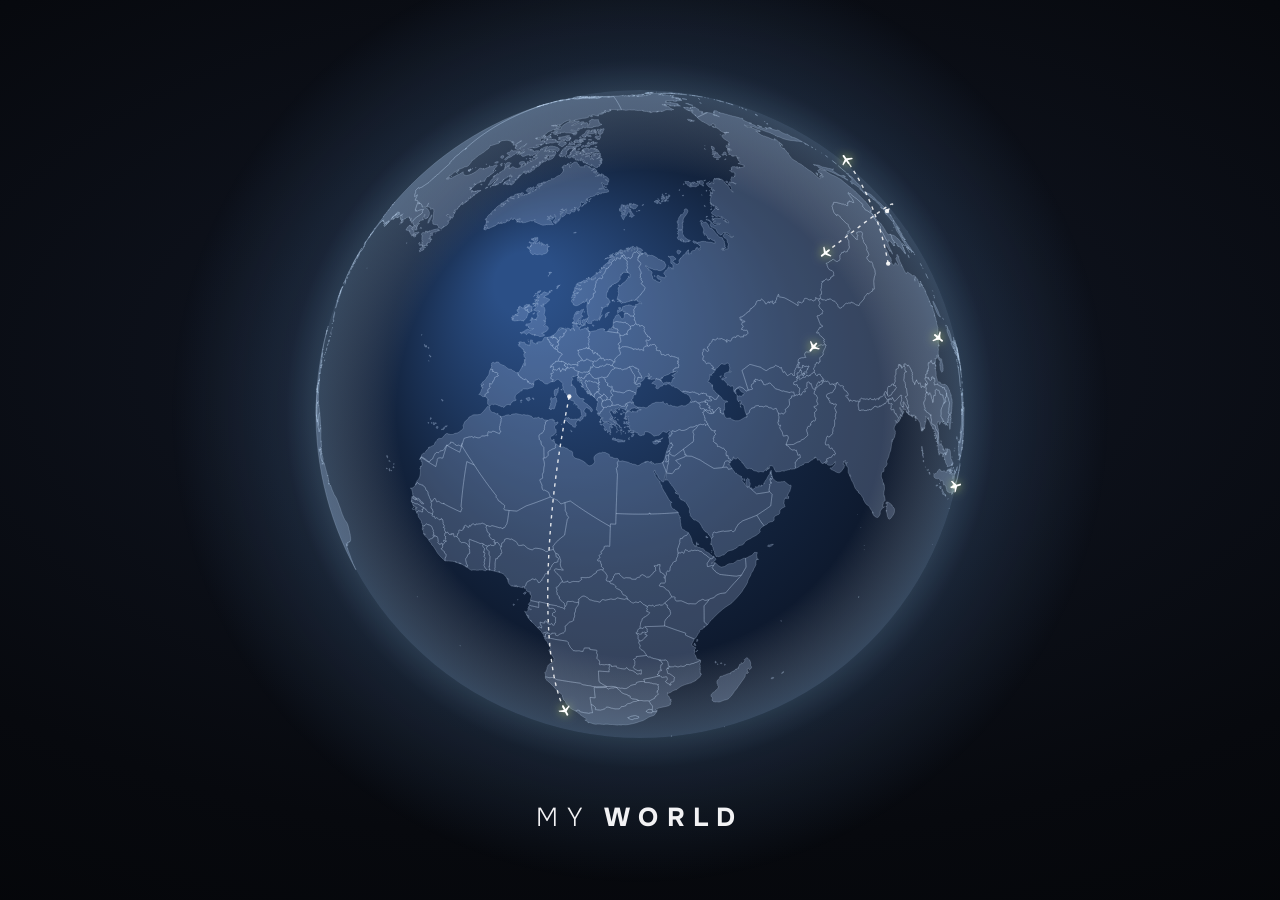
==== commit 702c02bd: "Сборка 689961a" ====
--- a/myworld/index.html
+++ b/myworld/index.html
@@ -25,7 +25,7 @@
     <link rel="icon" type="image/png" href="./icon-192.png" />
     <link rel="manifest" href="./manifest.webmanifest" />
     <link rel="apple-touch-icon" href="./apple-touch-icon.png" />
-    <script type="module" crossorigin src="./assets/index-D2cXER_p.js"></script>
+    <script type="module" crossorigin src="./assets/index-Dl0VPXvK.js"></script>
     <link rel="stylesheet" crossorigin href="./assets/index-BPJGadLs.css">
   </head>
   <body>
